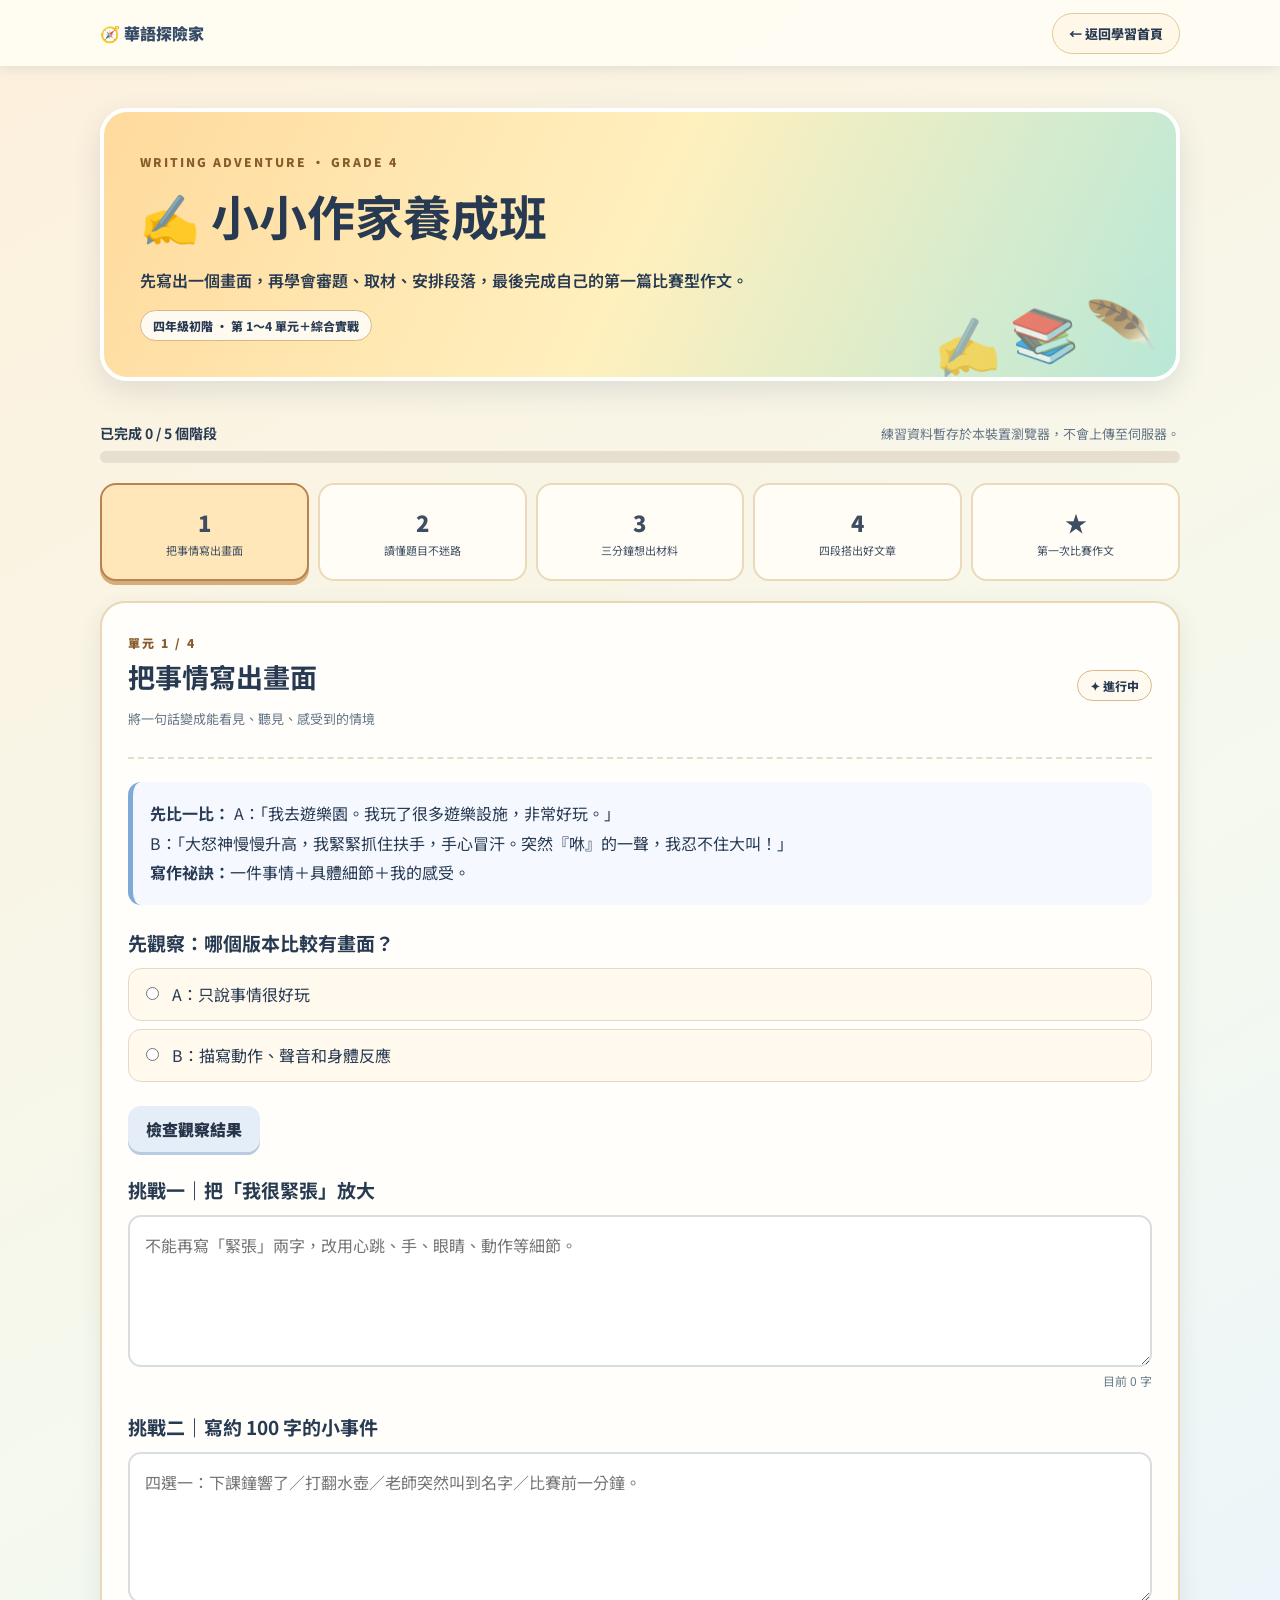
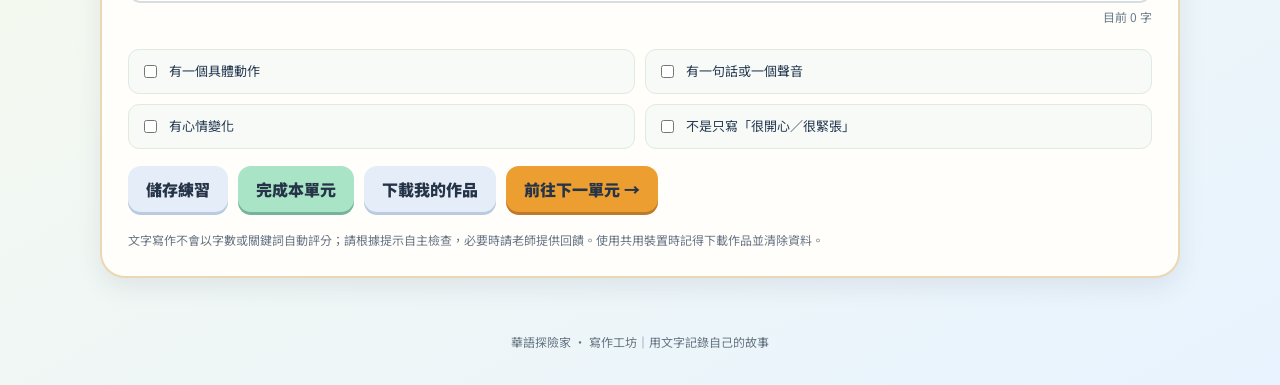
==== games/writing/index.html @ 333d9cf1 "Launch interactive four-grade writing workshop with 4 lessons and final essay" ====
<!doctype html><html lang="zh-Hant"><head><meta charset="utf-8"><meta name="viewport" content="width=device-width,initial-scale=1"><meta name="theme-color" content="#fff0cf"><meta name="description" content="華語探險家寫作工坊：四年級作文初階四單元與綜合實戰"><title>小小作家養成班｜華語探險家</title><style>
@import url('https://fonts.googleapis.com/css2?family=Noto+Sans+TC:wght@400;500;600;700;800;900&display=swap');
:root{--ink:#273a52;--gold:#edaa3f;--peach:#fff2d9;--mint:#e2f6ec;--blue:#dfeeff;--purple:#f0e6ff;--line:#e5d8bf}
*{box-sizing:border-box}body{font-family:'Noto Sans TC','Microsoft JhengHei',sans-serif;color:var(--ink);margin:0;background:linear-gradient(150deg,#fdf0dc,#f5f9ee 55%,#e8f3ff)}button,input,textarea{font:inherit}button{cursor:pointer}a{color:inherit;text-decoration:none}.wrap{max-width:1080px;width:94%;margin:auto}.topbar{background:#fffdf4eF;position:sticky;top:0;z-index:9;box-shadow:0 2px 12px #354f7020}.bar{display:flex;justify-content:space-between;gap:8px;align-items:center;min-height:66px;flex-wrap:wrap}.brand{font-weight:900;color:#364b67}.home-link{display:inline-flex;gap:6px;border:1px solid #e1c79c;border-radius:50px;background:#fff8e8;padding:10px 16px;font-weight:800;font-size:13px}.hero{padding:42px 0 22px}.hero-card{position:relative;overflow:hidden;border-radius:27px;padding:36px;background:linear-gradient(115deg,#ffda9d,#fff0be 50%,#b9e8d7);border:4px solid white;box-shadow:0 10px 28px #42576a24}.hero-card:after{content:"✍️ 📚 🪶";position:absolute;right:22px;bottom:8px;font-size:53px;opacity:.65;transform:rotate(-8deg)}.eyebrow{font-size:12px;letter-spacing:2px;font-weight:900;color:#875b2d}.hero h1{font-size:clamp(28px,4.8vw,48px);margin:8px 0}.hero p{line-height:1.75;font-weight:600;max-width:640px}.pill{display:inline-block;background:#fffaf0;border:1px solid #d8b889;border-radius:50px;padding:6px 12px;font-size:12px;font-weight:800}.summary{display:flex;gap:10px;align-items:center;justify-content:space-between;flex-wrap:wrap;margin:20px 0 8px}.summary strong{font-size:14px}.progress{height:12px;background:#e6dfd0;border-radius:20px;overflow:hidden;width:100%;margin-bottom:19px}.progress i{display:block;background:linear-gradient(90deg,#68bca0,#f0b858);height:100%;width:0;transition:width .3s}.tabs{display:grid;grid-template-columns:repeat(5,1fr);gap:9px;margin:20px 0}.tab{border:2px solid #ebd9ba;border-radius:16px;background:#fffdf6;padding:14px 8px;text-align:center;color:#3e4e62;min-height:98px}.tab span{display:block;font-size:22px;font-weight:900}.tab small{font-size:11px;display:block;line-height:1.4;margin-top:5px}.tab.active{border-color:#ba8253;background:#ffe7b9;box-shadow:0 4px 0 #d4ad79}.tab.done{border-color:#7cbba3}.panel{background:#fffefa;border:2px solid #ead7b4;border-radius:25px;box-shadow:0 9px 24px #33445518;margin:16px 0 45px;padding:26px;min-height:400px}.chapter{display:flex;align-items:center;justify-content:space-between;gap:12px;flex-wrap:wrap;border-bottom:2px dashed #e6ddc9;padding-bottom:16px;margin-bottom:23px}.chapter h2{font-size:27px;margin:4px 0}.muted{color:#647588;font-size:13px}.lesson{background:#f5f8ff;border-left:5px solid #7faad8;border-radius:13px;padding:17px;line-height:1.85;margin:17px 0}.lesson.warm{background:#fff5e5;border-color:#dfaa52}.lesson.green{background:#eaf8f0;border-color:#65ae93}.exercise{margin:24px 0}.exercise h3{font-size:19px;margin:12px 0}.prompt{font-size:14px;color:#55697c;line-height:1.85}.answer{width:100%;min-height:110px;resize:vertical;border:2px solid #d8dddf;border-radius:13px;background:#fff;font-size:16px;line-height:1.9;padding:13px 15px;color:#243448}.answer:focus,.tile-input:focus{outline:3px solid #ffe3a4;border-color:#b8803c}.counter{text-align:right;font-size:12px;color:#687c8a}.choicegroup{display:grid;gap:8px}.choice{display:flex;align-items:flex-start;gap:10px;background:#fff9ee;border:1px solid #e5d8c4;border-radius:13px;padding:12px;line-height:1.7}.choice input{margin-top:6px;accent-color:#4a997e}.buttons{display:flex;gap:10px;flex-wrap:wrap;margin:17px 0}.btn{border:0;border-radius:13px;background:#ed9e31;color:#263448;font-weight:900;padding:11px 18px;box-shadow:0 3px 0 #bd7a2b}.btn.alt{background:#e5edf8;box-shadow:0 3px 0 #b8cbe0}.btn.green{background:#a8e4c5;box-shadow:0 3px 0 #75b49b}.btn:hover{filter:brightness(1.04)}.feedback{display:none;border:2px solid #a3d5b6;border-radius:12px;background:#f0fbf3;margin:12px 0;padding:14px;line-height:1.8}.feedback.show{display:block}.nine{display:grid;grid-template-columns:repeat(3,1fr);gap:8px;margin:15px 0}.tile{background:#fffbf0;border:2px solid #e9d9bc;border-radius:12px;padding:10px;min-height:109px}.tile label{display:block;font-size:12px;font-weight:900;color:#716145;margin-bottom:8px}.tile-input{width:100%;background:white;border:1px solid #d3c7b5;border-radius:8px;padding:8px;min-height:50px;font-size:14px}.tile.center{display:flex;align-items:center;justify-content:center;flex-direction:column;background:#ffdf9c;text-align:center}.tile.center b{font-size:17px}.sort-list{display:grid;gap:8px;counter-reset:step}.sort-row{display:flex;align-items:center;gap:10px;background:#fff7ec;border:1px solid #e8dac7;border-radius:12px;padding:9px}.sort-row select{font-size:16px;border:1px solid #d8c7ad;background:white;padding:7px;border-radius:8px}.sort-row span{line-height:1.65;font-size:14px}.segments{display:grid;grid-template-columns:1fr 1fr;gap:12px}.segment{background:#f7faff;padding:14px;border:1px solid #dfebf3;border-radius:14px}.segment h3{font-size:16px;margin:0 0 5px}.segment textarea{min-height:112px}.checks{display:grid;grid-template-columns:repeat(2,1fr);gap:10px}.checks label{display:flex;gap:9px;background:#f7faf7;border:1px solid #dfebdf;border-radius:11px;padding:11px;line-height:1.6;font-size:13px}.checks input{accent-color:#409a73}.help{display:inline-block;border:0;background:#e9f1ff;color:#2c5c8b;padding:7px 12px;border-radius:15px;font-size:13px;font-weight:800}.hidden{display:none}.finish{background:#e8f7e8;border:2px solid #99c8a7;border-radius:14px;padding:17px;margin-top:18px}.mini-note{font-size:12px;color:#687587;line-height:1.8}.footer{text-align:center;color:#667582;padding:10px 0 35px;font-size:12px}
@media(max-width:720px){.tabs{grid-template-columns:repeat(2,1fr)}.tab:last-child{grid-column:span 2}.panel{padding:17px}.hero-card{padding:22px}.hero-card:after{opacity:.2}.nine{gap:4px}.tile{padding:6px}.tile label{font-size:10px}.tile-input{font-size:12px;padding:5px;min-height:58px}.segments,.checks{grid-template-columns:1fr}.chapter h2{font-size:23px}}@media print{.topbar,.buttons,.tabs,.home-link,.progress{display:none!important}.panel{box-shadow:none;border:0}.hero{padding:0}.answer{border:1px solid #aaa;min-height:90px}.game{page-break-inside:avoid}}
</style></head><body>
<header class="topbar"><div class="wrap bar"><a class="brand" href="../../index.html">🧭 華語探險家</a><a class="home-link" href="../../index.html">← 返回學習首頁</a></div></header>
<main class="wrap"><section class="hero"><div class="hero-card"><span class="eyebrow">WRITING ADVENTURE · GRADE 4</span><h1>✍️ 小小作家養成班</h1><p>先寫出一個畫面，再學會審題、取材、安排段落，最後完成自己的第一篇比賽型作文。</p><span class="pill">四年級初階 · 第 1～4 單元＋綜合實戰</span></div></section>
<div class="summary"><strong id="progress-label">已完成 0 / 5 個階段</strong><span class="muted">練習資料暫存於本裝置瀏覽器，不會上傳至伺服器。</span></div><div class="progress" aria-label="學習進度"><i id="progress-bar"></i></div>
<nav class="tabs" id="tabs" aria-label="選擇寫作單元"></nav>
<div id="panel" class="panel" aria-live="polite"></div></main>
<footer class="footer">華語探險家 · 寫作工坊｜用文字記錄自己的故事</footer>
<script>
(()=>{'use strict';
const KEY='chinese-explorer-writing-v1';
const titles=['把事情寫出畫面','讀懂題目不迷路','三分鐘想出材料','四段搭出好文章','第一次比賽作文'];
const intro=['將一句話變成能看見、聽見、感受到的情境','用圈、找、問抓住題目，不寫偏','先九宮格發想，再挑有用的材料','寫出開始、發展、精彩、感受','整合四個單元，完成《原來我也做得到》'];
let state={unit:0,values:{},done:{},checks:{}};
try{const v=JSON.parse(localStorage.getItem(KEY)||'null');if(v&&typeof v==='object'){state={unit:Math.max(0,Math.min(4,Number(v.unit)||0)),values:v.values||{},done:v.done||{},checks:v.checks||{}}}}catch(e){}
const $=(sel)=>document.querySelector(sel);
const esc=s=>String(s??'').replace(/[&<>"']/g,x=>({'&':'&amp;','<':'&lt;','>':'&gt;','"':'&quot;',"'":'&#39;'}[x]));
const save=()=>{try{localStorage.setItem(KEY,JSON.stringify(state))}catch(e){}};
const key=(u,id)=>'u'+u+'_'+id;
const answer=(id,title,placeholder='',rows=4)=>`<div class="exercise"><h3>${title}</h3><textarea class="answer" data-field="${esc(id)}" rows="${rows}" placeholder="${esc(placeholder)}">${esc(state.values[key(state.unit,id)]||'')}</textarea><div class="counter" data-counter="${esc(id)}"></div></div>`;
const choose=(id,title,options)=>`<div class="exercise"><h3>${title}</h3><div class="choicegroup">${options.map((o,i)=>`<label class="choice"><input type="radio" name="${esc(id)}" data-radio="${esc(id)}" value="${i}" ${state.values[key(state.unit,id)]==i?'checked':''}><span>${esc(o)}</span></label>`).join('')}</div></div>`;
const button=(txt,act,cls='')=>`<button type="button" class="btn ${cls}" data-action="${act}">${txt}</button>`;
const note=(msg)=>`<div class="lesson">${msg}</div>`;
const checkset=(names, prefix)=>`<div class="checks">${names.map((name,i)=>`<label><input type="checkbox" data-check="${prefix+i}" ${state.checks[key(state.unit,prefix+i)]?'checked':''}> ${esc(name)}</label>`).join('')}</div>`;
const prompts=['誰在場？','在哪裡？','我要嘗試什麼？','我最害怕什麼？',null,'我做了什麼？','別人怎麼說？','最關鍵的瞬間？','最後結果與感受？'];
const nine=(id,title,arr=prompts)=>`<div class="exercise"><h3>${title}</h3><div class="nine">${arr.map((p,i)=>p===null?`<div class="tile center"><small>作文題目</small><b>${id==='final'?'原來我也做得到':'一次勇敢的嘗試'}</b></div>`:`<div class="tile"><label for="${id+i}">${esc(p)}</label><textarea id="${id+i}" class="tile-input" data-field="${id+i}" rows="2" placeholder="寫下關鍵字">${esc(state.values[key(state.unit,id+i)]||'')}</textarea></div>`).join('')}</div></div>`;
const segment=(id,title)=>`<div class="segment"><h3>${title}</h3><textarea class="answer" data-field="${id}" placeholder="用自己的話寫出這一段要說什麼">${esc(state.values[key(state.unit,id)]||'')}</textarea></div>`;
const outline=id=>`<div class="exercise"><h3>四段大綱</h3><div class="segments">${['第一段｜開始','第二段｜發展','第三段｜最精彩','第四段｜收尾與感受'].map((t,i)=>segment(id+i,t)).join('')}</div></div>`;
const feedback=(id)=>`<div class="feedback" id="${id}"></div>`;
const content=[
()=>note('<b>先比一比：</b> A：「我去遊樂園。我玩了很多遊樂設施，非常好玩。」<br>B：「大怒神慢慢升高，我緊緊抓住扶手，手心冒汗。突然『咻』的一聲，我忍不住大叫！」<br><b>寫作祕訣：</b>一件事情＋具體細節＋我的感受。')+choose('example','先觀察：哪個版本比較有畫面？',['A：只說事情很好玩','B：描寫動作、聲音和身體反應'])+button('檢查觀察結果','check1','alt')+feedback('feedback1')+answer('nervous','挑戰一｜把「我很緊張」放大','不能再寫「緊張」兩字，改用心跳、手、眼睛、動作等細節。')+answer('moment','挑戰二｜寫約 100 字的小事件','四選一：下課鐘響了／打翻水壺／老師突然叫到名字／比賽前一分鐘。')+checkset(['有一個具體動作','有一句話或一個聲音','有心情變化','不是只寫「很開心／很緊張」'],'detail'),
()=>note('<b>審題三步驟：</b>圈出關鍵字 → 找人物／事情／時間／感受 → 問自己「這篇真正要寫什麼？」<br>例如《我最想感謝的人》要寫出「為什麼感謝」及具體事件，不只是介紹外表。')+choose('off','題目偵探｜《我最想感謝的人》，哪段最可能離題？',['甲：媽媽照顧生病的我，整夜沒有睡。','乙：媽媽喜歡水果、看電視，家裡還養了一隻狗。','丙：老師陪我訂正題目，鼓勵我繼續努力。'])+button('檢查答案','check2','alt')+feedback('feedback2')+answer('topic1','題目：《一次難忘的經驗》','圈出關鍵字，寫出一件你想描述的事情，以及「為什麼難忘」。')+answer('topic2','題目：《我最喜歡的一堂課》','除了課名，還要寫出喜歡的原因和一件具體經驗。')+checkset(['內容有回應題目','人物和事件清楚','至少一件具體事情能證明主題'],'topic'),
()=>note('看到題目不要急著動筆。<b>先寫九宮格，再挑三個最重要的材料。</b> 三個標準：切題、有話可寫、有具體畫面。')+nine('nine','九宮格任務｜《一次勇敢的嘗試》')+answer('best','挑選最想寫的三個材料','列出 1、2、3，說明為什麼值得寫。',3)+note('<b>材料排排站：</b>依照事情發生的合理順序，替每張卡選一個不同的號碼。')+`<div class="sort-list">${['爸爸放手後，我自己騎出十幾公尺。','第一次上車，車子一直往旁邊倒。','我摔倒擦破皮，很想回家。','暑假某天，爸爸決定教我騎車。','爸爸替我擦藥，鼓勵我再試。','回家時，我懂得耐心和勇氣的重要。'].map((t,i)=>`<div class="sort-row"><label><select data-order="${i}" aria-label="第${i+1}張材料的先後順序"><option value="">順序</option>${[1,2,3,4,5,6].map(n=>`<option value="${n}" ${state.values[key(state.unit,'ord'+i)]==n?'selected':''}>${n}</option>`).join('')}</select></label><span>${t}</span></div>`).join('')}</div>`+button('檢查材料順序','check3','alt')+feedback('feedback3'),
()=>note('<b>四段骨架：</b>① 開始（人事時地）→ ② 發展（經過與困難）→ ③ 最精彩（重要事件與心情）→ ④ 收尾（結果、感受與收穫）。<br>四段只是初學工具，不是所有文章都必須固定四段。')+outline('regret')+answer('gift','段落升級｜《一份特別的禮物》','奶奶親手做了一個小布袋。請選一段，加入動作、對話與心情，擴寫成 80～120 字。',6)+checkset(['有明確開始','寫出發展過程','第三段寫出重要畫面','有結局與感受','至少一段加入動作、對話或心情'],'structure'),
()=>note('<b>綜合挑戰：《原來我也做得到》</b><br>依序完成審題、九宮格、四段大綱與正式作文。第一次不限時，之後再試 60 分鐘寫作；字數參考 450～600 字。')+answer('focus','第一步｜審題：這篇文章一定要出現什麼改變？','例如：原本害怕／做不到 → 經過嘗試或努力 → 終於做到了。',3)+nine('final','第二步｜九宮格取材',['原本不會什麼？','誰在幫助我？','在哪裡？','第一次失敗？',null,'最困難的地方？','我做了什麼？','成功的瞬間？','最後的感受？'])+outline('finalpara')+answer('full','第四步｜正式寫作','先寫完整的文章。建議 450～600 字，初次不用計時。',14)+`<div class="exercise"><h3>第五步｜六字檢查法</h3>${checkset(['題：是否扣緊題目？','人：人物與動作是否清楚？','事：過程與結果是否完整？','段：最重要部分是否寫得充分？','句：句子是否通順？','字：錯字與標點是否檢查？'],'six')}</div>`];
function render(){const u=state.unit;$('#tabs').innerHTML=titles.map((t,i)=>`<button type="button" class="tab ${i===u?'active':''} ${state.done[i]?'done':''}" data-unit="${i}" aria-current="${i===u?'step':'false'}"><span>${state.done[i]?'✓':i===4?'★':i+1}</span><small>${esc(t)}</small></button>`).join('');$('#panel').innerHTML=`<div class="chapter"><div><span class="eyebrow">${u===4?'綜合挑戰':'單元 '+(u+1)+' / 4'}</span><h2>${titles[u]}</h2><p class="muted">${intro[u]}</p></div><span class="pill">${state.done[u]?'✓ 已完成':'✦ 進行中'}</span></div>`+content[u]()+`<div class="buttons">${button('儲存練習','save','alt')}${button('完成本單元','complete','green')}${button('下載我的作品','export','alt')}${u<4?button('前往下一單元 →','next'):''}</div><div class="mini-note">文字寫作不會以字數或關鍵詞自動評分；請根據提示自主檢查，必要時請老師提供回饋。使用共用裝置時記得下載作品並清除資料。</div>`;
$('#panel').querySelectorAll('[data-field]').forEach(el=>{el.addEventListener('input',()=>{state.values[key(u,el.dataset.field)]=el.value;save();counter(el)});counter(el)});
$('#panel').querySelectorAll('[data-radio]').forEach(el=>el.addEventListener('change',()=>{state.values[key(u,el.dataset.radio)]=el.value;save()}));
$('#panel').querySelectorAll('[data-order]').forEach(el=>el.addEventListener('change',()=>{state.values[key(u,'ord'+el.dataset.order)]=el.value;save()}));
$('#panel').querySelectorAll('[data-check]').forEach(el=>el.addEventListener('change',()=>{state.checks[key(u,el.dataset.check)]=el.checked;save()}));
$('#panel').querySelectorAll('[data-action]').forEach(el=>el.addEventListener('click',()=>act(el.dataset.action)));
$('#tabs').querySelectorAll('[data-unit]').forEach(el=>el.addEventListener('click',()=>go(+el.dataset.unit)));
const n=Object.values(state.done).filter(Boolean).length;$('#progress-label').textContent='已完成 '+n+' / 5 個階段';$('#progress-bar').style.width=(n/5*100)+'%';save()}
function counter(el){const target=document.querySelector('[data-counter="'+el.dataset.field+'"]');if(target)target.textContent='目前 '+[...el.value.replace(/\s/g,'')].length+' 字'}
function go(n){state.unit=n;render();window.scrollTo({top:0,behavior:'smooth'})}
function show(id,text){const el=document.getElementById(id);if(el){el.textContent=text;el.classList.add('show')}}
function act(action){if(action==='save'){save();alert('已儲存於此瀏覽器。請記得下載重要作品。')}else if(action==='check1'){show('feedback1',state.values[key(0,'example')]==='1'?'答對了！B 有動作、聲音、身體反應，讀者更容易想像畫面。':'再看看 B 的手心冒汗、抓住扶手與「咻」的聲音，這些都是有畫面的細節。')}else if(action==='check2'){show('feedback2',state.values[key(1,'off')]==='1'?'答對了！乙若只停在外表和喜好，沒有說明感謝的原因，就容易偏題。':'想想哪段沒有回應「為什麼想感謝」，再試一次。')}else if(action==='check3'){const seq=[5,2,3,1,4,6];const got=seq.map((_,i)=>Number(state.values[key(2,'ord'+i)]||0));show('feedback3',got.every((n,i)=>n===seq[i])?'順序正確！開始教學→不穩→跌倒→鼓勵→成功→感受。':'還可以調整。提示：暑假爸爸教學是開始；回家得到體會是最後。請選 1～6 且不要重複。')}else if(action==='complete'){state.done[state.unit]=true;save();render();const el=document.querySelector('.chapter');el.insertAdjacentHTML('afterend','<div class="finish" role="status">🌟 已標記完成本階段！完成表示你已自行練習，並不代表內容通過教師評量。</div>')}else if(action==='next'){go(Math.min(4,state.unit+1))}else if(action==='export'){const text=['華語探險家｜小小作家養成班','匯出時間：'+new Date().toLocaleString('zh-TW')];for(let i=0;i<5;i++){text.push('\n### '+titles[i]);for(const [k,v] of Object.entries(state.values)){if(k.startsWith('u'+i+'_'))text.push(k.replace(/^u\d+_/, '')+'：'+v)}}const blob=new Blob([text.join('\n')],{type:'text/plain;charset=utf-8'});const url=URL.createObjectURL(blob);const a=document.createElement('a');a.href=url;a.download='我的小小作家練習.txt';document.body.appendChild(a);a.click();a.remove();setTimeout(()=>URL.revokeObjectURL(url),1500)}}render();
})();
</script></body></html>
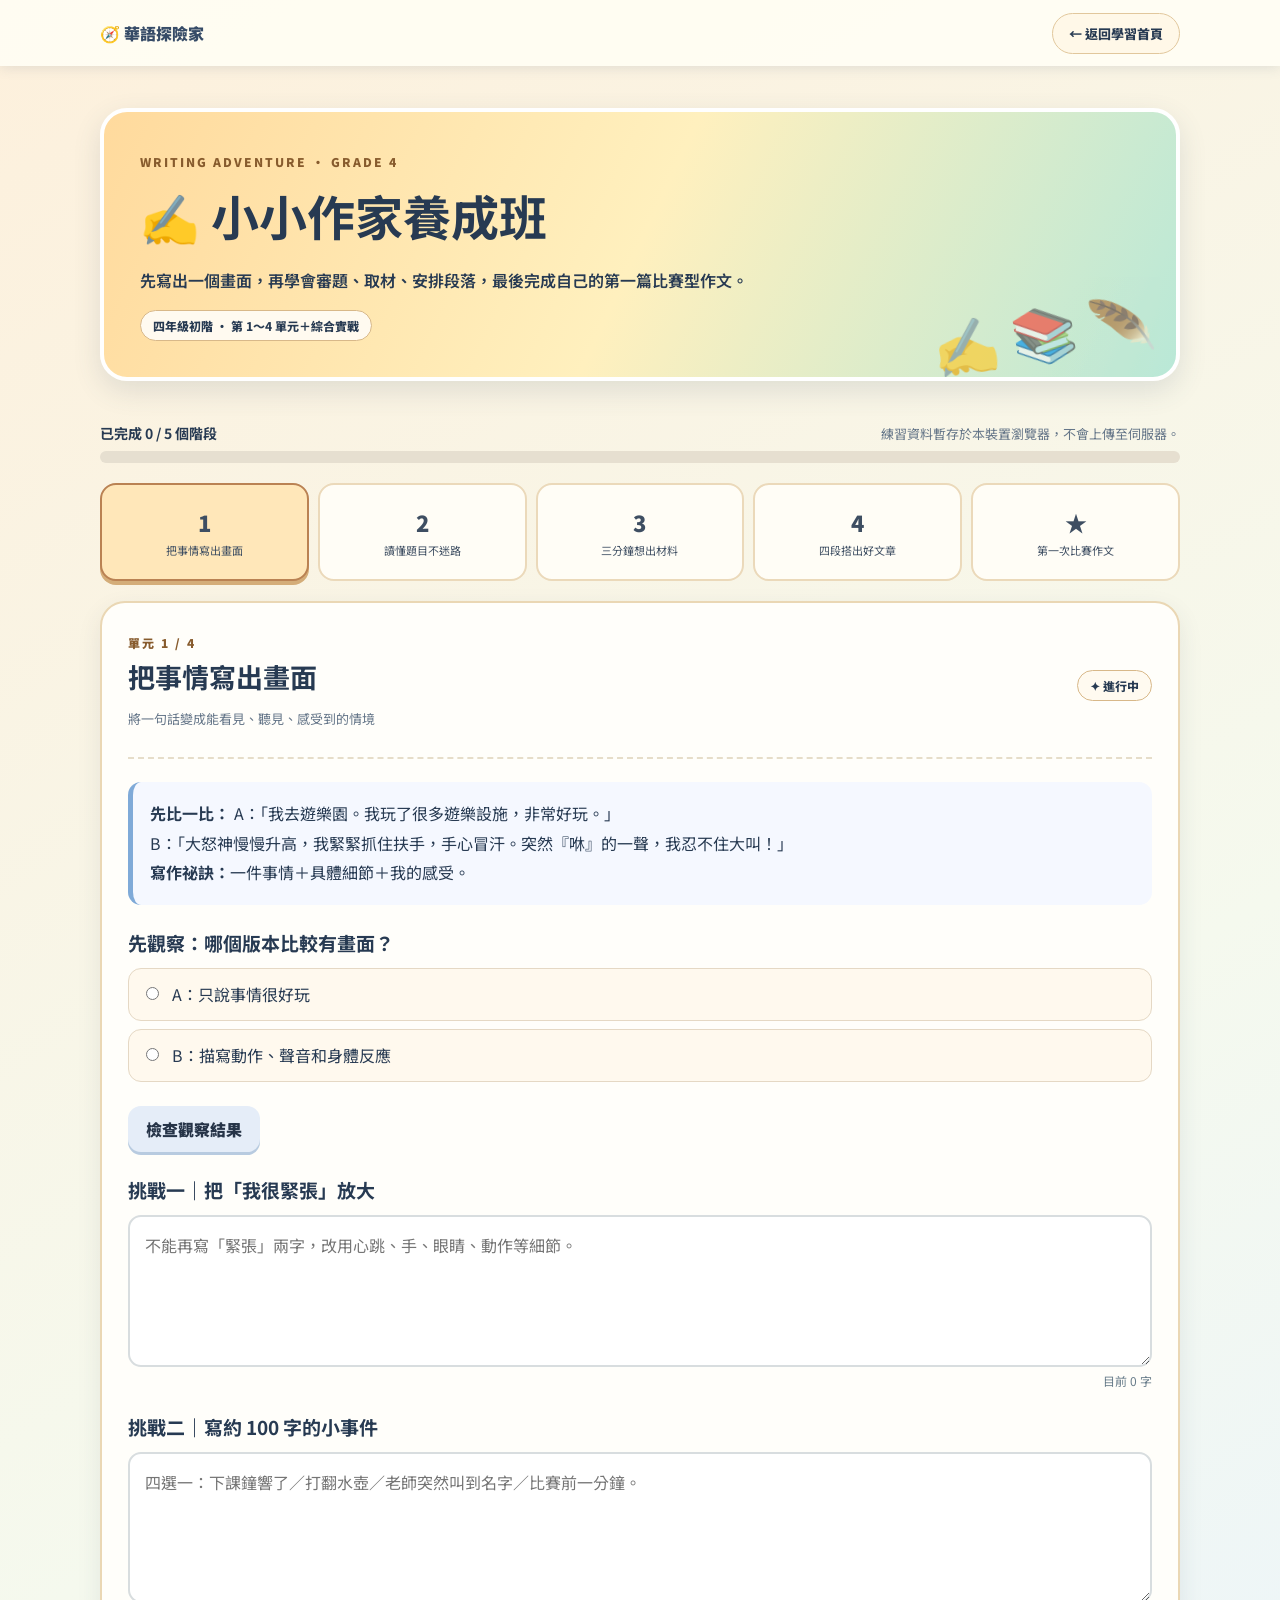
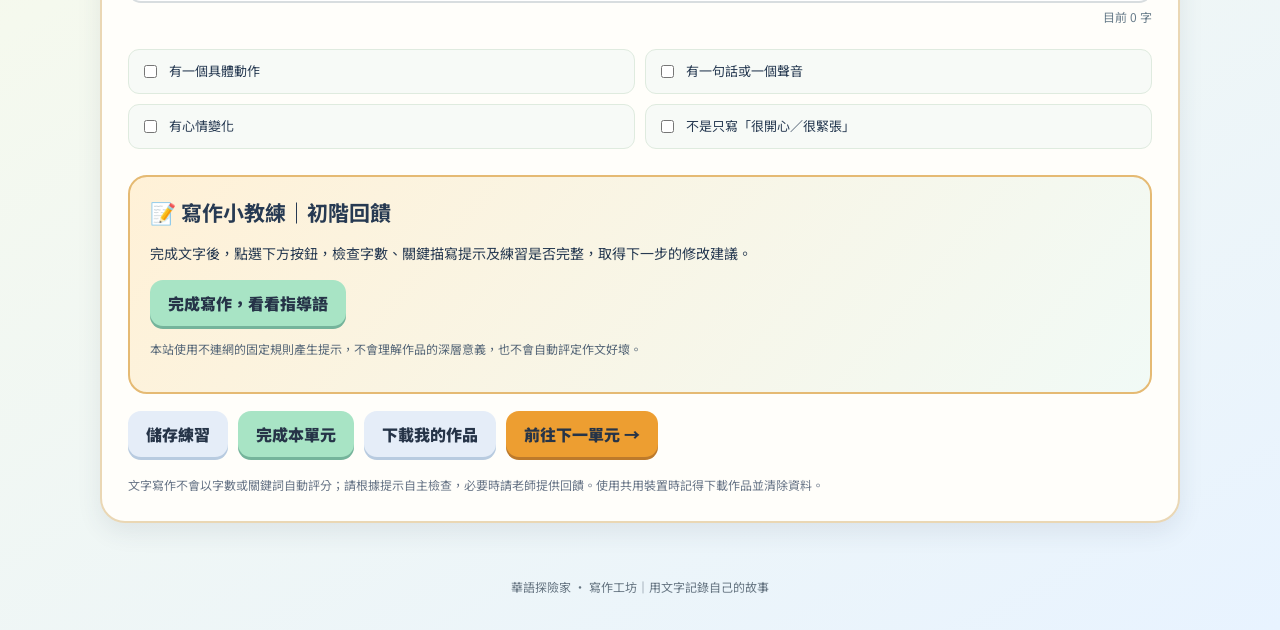
==== commit 4a65e1e8: "Add offline rules-based writing feedback with teacher review disclaimer" ====
--- a/games/writing/index.html
+++ b/games/writing/index.html
@@ -3,6 +3,10 @@
 :root{--ink:#273a52;--gold:#edaa3f;--peach:#fff2d9;--mint:#e2f6ec;--blue:#dfeeff;--purple:#f0e6ff;--line:#e5d8bf}
 *{box-sizing:border-box}body{font-family:'Noto Sans TC','Microsoft JhengHei',sans-serif;color:var(--ink);margin:0;background:linear-gradient(150deg,#fdf0dc,#f5f9ee 55%,#e8f3ff)}button,input,textarea{font:inherit}button{cursor:pointer}a{color:inherit;text-decoration:none}.wrap{max-width:1080px;width:94%;margin:auto}.topbar{background:#fffdf4eF;position:sticky;top:0;z-index:9;box-shadow:0 2px 12px #354f7020}.bar{display:flex;justify-content:space-between;gap:8px;align-items:center;min-height:66px;flex-wrap:wrap}.brand{font-weight:900;color:#364b67}.home-link{display:inline-flex;gap:6px;border:1px solid #e1c79c;border-radius:50px;background:#fff8e8;padding:10px 16px;font-weight:800;font-size:13px}.hero{padding:42px 0 22px}.hero-card{position:relative;overflow:hidden;border-radius:27px;padding:36px;background:linear-gradient(115deg,#ffda9d,#fff0be 50%,#b9e8d7);border:4px solid white;box-shadow:0 10px 28px #42576a24}.hero-card:after{content:"✍️ 📚 🪶";position:absolute;right:22px;bottom:8px;font-size:53px;opacity:.65;transform:rotate(-8deg)}.eyebrow{font-size:12px;letter-spacing:2px;font-weight:900;color:#875b2d}.hero h1{font-size:clamp(28px,4.8vw,48px);margin:8px 0}.hero p{line-height:1.75;font-weight:600;max-width:640px}.pill{display:inline-block;background:#fffaf0;border:1px solid #d8b889;border-radius:50px;padding:6px 12px;font-size:12px;font-weight:800}.summary{display:flex;gap:10px;align-items:center;justify-content:space-between;flex-wrap:wrap;margin:20px 0 8px}.summary strong{font-size:14px}.progress{height:12px;background:#e6dfd0;border-radius:20px;overflow:hidden;width:100%;margin-bottom:19px}.progress i{display:block;background:linear-gradient(90deg,#68bca0,#f0b858);height:100%;width:0;transition:width .3s}.tabs{display:grid;grid-template-columns:repeat(5,1fr);gap:9px;margin:20px 0}.tab{border:2px solid #ebd9ba;border-radius:16px;background:#fffdf6;padding:14px 8px;text-align:center;color:#3e4e62;min-height:98px}.tab span{display:block;font-size:22px;font-weight:900}.tab small{font-size:11px;display:block;line-height:1.4;margin-top:5px}.tab.active{border-color:#ba8253;background:#ffe7b9;box-shadow:0 4px 0 #d4ad79}.tab.done{border-color:#7cbba3}.panel{background:#fffefa;border:2px solid #ead7b4;border-radius:25px;box-shadow:0 9px 24px #33445518;margin:16px 0 45px;padding:26px;min-height:400px}.chapter{display:flex;align-items:center;justify-content:space-between;gap:12px;flex-wrap:wrap;border-bottom:2px dashed #e6ddc9;padding-bottom:16px;margin-bottom:23px}.chapter h2{font-size:27px;margin:4px 0}.muted{color:#647588;font-size:13px}.lesson{background:#f5f8ff;border-left:5px solid #7faad8;border-radius:13px;padding:17px;line-height:1.85;margin:17px 0}.lesson.warm{background:#fff5e5;border-color:#dfaa52}.lesson.green{background:#eaf8f0;border-color:#65ae93}.exercise{margin:24px 0}.exercise h3{font-size:19px;margin:12px 0}.prompt{font-size:14px;color:#55697c;line-height:1.85}.answer{width:100%;min-height:110px;resize:vertical;border:2px solid #d8dddf;border-radius:13px;background:#fff;font-size:16px;line-height:1.9;padding:13px 15px;color:#243448}.answer:focus,.tile-input:focus{outline:3px solid #ffe3a4;border-color:#b8803c}.counter{text-align:right;font-size:12px;color:#687c8a}.choicegroup{display:grid;gap:8px}.choice{display:flex;align-items:flex-start;gap:10px;background:#fff9ee;border:1px solid #e5d8c4;border-radius:13px;padding:12px;line-height:1.7}.choice input{margin-top:6px;accent-color:#4a997e}.buttons{display:flex;gap:10px;flex-wrap:wrap;margin:17px 0}.btn{border:0;border-radius:13px;background:#ed9e31;color:#263448;font-weight:900;padding:11px 18px;box-shadow:0 3px 0 #bd7a2b}.btn.alt{background:#e5edf8;box-shadow:0 3px 0 #b8cbe0}.btn.green{background:#a8e4c5;box-shadow:0 3px 0 #75b49b}.btn:hover{filter:brightness(1.04)}.feedback{display:none;border:2px solid #a3d5b6;border-radius:12px;background:#f0fbf3;margin:12px 0;padding:14px;line-height:1.8}.feedback.show{display:block}.nine{display:grid;grid-template-columns:repeat(3,1fr);gap:8px;margin:15px 0}.tile{background:#fffbf0;border:2px solid #e9d9bc;border-radius:12px;padding:10px;min-height:109px}.tile label{display:block;font-size:12px;font-weight:900;color:#716145;margin-bottom:8px}.tile-input{width:100%;background:white;border:1px solid #d3c7b5;border-radius:8px;padding:8px;min-height:50px;font-size:14px}.tile.center{display:flex;align-items:center;justify-content:center;flex-direction:column;background:#ffdf9c;text-align:center}.tile.center b{font-size:17px}.sort-list{display:grid;gap:8px;counter-reset:step}.sort-row{display:flex;align-items:center;gap:10px;background:#fff7ec;border:1px solid #e8dac7;border-radius:12px;padding:9px}.sort-row select{font-size:16px;border:1px solid #d8c7ad;background:white;padding:7px;border-radius:8px}.sort-row span{line-height:1.65;font-size:14px}.segments{display:grid;grid-template-columns:1fr 1fr;gap:12px}.segment{background:#f7faff;padding:14px;border:1px solid #dfebf3;border-radius:14px}.segment h3{font-size:16px;margin:0 0 5px}.segment textarea{min-height:112px}.checks{display:grid;grid-template-columns:repeat(2,1fr);gap:10px}.checks label{display:flex;gap:9px;background:#f7faf7;border:1px solid #dfebdf;border-radius:11px;padding:11px;line-height:1.6;font-size:13px}.checks input{accent-color:#409a73}.help{display:inline-block;border:0;background:#e9f1ff;color:#2c5c8b;padding:7px 12px;border-radius:15px;font-size:13px;font-weight:800}.hidden{display:none}.finish{background:#e8f7e8;border:2px solid #99c8a7;border-radius:14px;padding:17px;margin-top:18px}.mini-note{font-size:12px;color:#687587;line-height:1.8}.footer{text-align:center;color:#667582;padding:10px 0 35px;font-size:12px}
 @media(max-width:720px){.tabs{grid-template-columns:repeat(2,1fr)}.tab:last-child{grid-column:span 2}.panel{padding:17px}.hero-card{padding:22px}.hero-card:after{opacity:.2}.nine{gap:4px}.tile{padding:6px}.tile label{font-size:10px}.tile-input{font-size:12px;padding:5px;min-height:58px}.segments,.checks{grid-template-columns:1fr}.chapter h2{font-size:23px}}@media print{.topbar,.buttons,.tabs,.home-link,.progress{display:none!important}.panel{box-shadow:none;border:0}.hero{padding:0}.answer{border:1px solid #aaa;min-height:90px}.game{page-break-inside:avoid}}
+
+/* Free, on-device formative writing guidance */
+.feedback-tool{margin-top:26px;padding:20px;border:2px solid #e5ba73;border-radius:19px;background:linear-gradient(130deg,#fff1d7,#f1faf6)}
+.feedback-tool h3{margin:0 0 8px;font-size:21px}.feedback-tool p{font-size:14px;line-height:1.8}.feedback-panel{margin-top:13px;padding:17px;border:2px solid #a5ceb8;border-radius:14px;background:#fffefa;line-height:1.9}.feedback-panel[hidden]{display:none}.feedback-panel h4{margin:9px 0 3px;font-size:15px}.feedback-panel p{margin:3px 0 12px;font-size:14px;white-space:pre-wrap}.feedback-panel .teacher-note{background:#fff2d6;color:#66451e;padding:12px;border-radius:10px;font-weight:800;border:1px solid #edc999}.feedback-tool .disclosure{font-size:12px;color:#566778}
 </style></head><body>
 <header class="topbar"><div class="wrap bar"><a class="brand" href="../../index.html">🧭 華語探險家</a><a class="home-link" href="../../index.html">← 返回學習首頁</a></div></header>
 <main class="wrap"><section class="hero"><div class="hero-card"><span class="eyebrow">WRITING ADVENTURE · GRADE 4</span><h1>✍️ 小小作家養成班</h1><p>先寫出一個畫面，再學會審題、取材、安排段落，最後完成自己的第一篇比賽型作文。</p><span class="pill">四年級初階 · 第 1～4 單元＋綜合實戰</span></div></section>
@@ -37,7 +41,7 @@
 ()=>note('看到題目不要急著動筆。<b>先寫九宮格，再挑三個最重要的材料。</b> 三個標準：切題、有話可寫、有具體畫面。')+nine('nine','九宮格任務｜《一次勇敢的嘗試》')+answer('best','挑選最想寫的三個材料','列出 1、2、3，說明為什麼值得寫。',3)+note('<b>材料排排站：</b>依照事情發生的合理順序，替每張卡選一個不同的號碼。')+`<div class="sort-list">${['爸爸放手後，我自己騎出十幾公尺。','第一次上車，車子一直往旁邊倒。','我摔倒擦破皮，很想回家。','暑假某天，爸爸決定教我騎車。','爸爸替我擦藥，鼓勵我再試。','回家時，我懂得耐心和勇氣的重要。'].map((t,i)=>`<div class="sort-row"><label><select data-order="${i}" aria-label="第${i+1}張材料的先後順序"><option value="">順序</option>${[1,2,3,4,5,6].map(n=>`<option value="${n}" ${state.values[key(state.unit,'ord'+i)]==n?'selected':''}>${n}</option>`).join('')}</select></label><span>${t}</span></div>`).join('')}</div>`+button('檢查材料順序','check3','alt')+feedback('feedback3'),
 ()=>note('<b>四段骨架：</b>① 開始（人事時地）→ ② 發展（經過與困難）→ ③ 最精彩（重要事件與心情）→ ④ 收尾（結果、感受與收穫）。<br>四段只是初學工具，不是所有文章都必須固定四段。')+outline('regret')+answer('gift','段落升級｜《一份特別的禮物》','奶奶親手做了一個小布袋。請選一段，加入動作、對話與心情，擴寫成 80～120 字。',6)+checkset(['有明確開始','寫出發展過程','第三段寫出重要畫面','有結局與感受','至少一段加入動作、對話或心情'],'structure'),
 ()=>note('<b>綜合挑戰：《原來我也做得到》</b><br>依序完成審題、九宮格、四段大綱與正式作文。第一次不限時，之後再試 60 分鐘寫作；字數參考 450～600 字。')+answer('focus','第一步｜審題：這篇文章一定要出現什麼改變？','例如：原本害怕／做不到 → 經過嘗試或努力 → 終於做到了。',3)+nine('final','第二步｜九宮格取材',['原本不會什麼？','誰在幫助我？','在哪裡？','第一次失敗？',null,'最困難的地方？','我做了什麼？','成功的瞬間？','最後的感受？'])+outline('finalpara')+answer('full','第四步｜正式寫作','先寫完整的文章。建議 450～600 字，初次不用計時。',14)+`<div class="exercise"><h3>第五步｜六字檢查法</h3>${checkset(['題：是否扣緊題目？','人：人物與動作是否清楚？','事：過程與結果是否完整？','段：最重要部分是否寫得充分？','句：句子是否通順？','字：錯字與標點是否檢查？'],'six')}</div>`];
-function render(){const u=state.unit;$('#tabs').innerHTML=titles.map((t,i)=>`<button type="button" class="tab ${i===u?'active':''} ${state.done[i]?'done':''}" data-unit="${i}" aria-current="${i===u?'step':'false'}"><span>${state.done[i]?'✓':i===4?'★':i+1}</span><small>${esc(t)}</small></button>`).join('');$('#panel').innerHTML=`<div class="chapter"><div><span class="eyebrow">${u===4?'綜合挑戰':'單元 '+(u+1)+' / 4'}</span><h2>${titles[u]}</h2><p class="muted">${intro[u]}</p></div><span class="pill">${state.done[u]?'✓ 已完成':'✦ 進行中'}</span></div>`+content[u]()+`<div class="buttons">${button('儲存練習','save','alt')}${button('完成本單元','complete','green')}${button('下載我的作品','export','alt')}${u<4?button('前往下一單元 →','next'):''}</div><div class="mini-note">文字寫作不會以字數或關鍵詞自動評分；請根據提示自主檢查，必要時請老師提供回饋。使用共用裝置時記得下載作品並清除資料。</div>`;
+function render(){const u=state.unit;$('#tabs').innerHTML=titles.map((t,i)=>`<button type="button" class="tab ${i===u?'active':''} ${state.done[i]?'done':''}" data-unit="${i}" aria-current="${i===u?'step':'false'}"><span>${state.done[i]?'✓':i===4?'★':i+1}</span><small>${esc(t)}</small></button>`).join('');$('#panel').innerHTML=`<div class="chapter"><div><span class="eyebrow">${u===4?'綜合挑戰':'單元 '+(u+1)+' / 4'}</span><h2>${titles[u]}</h2><p class="muted">${intro[u]}</p></div><span class="pill">${state.done[u]?'✓ 已完成':'✦ 進行中'}</span></div>`+content[u]()+`<section class="feedback-tool" aria-label="寫作回饋"><h3>📝 寫作小教練｜初階回饋</h3><p>完成文字後，點選下方按鈕，檢查字數、關鍵描寫提示及練習是否完整，取得下一步的修改建議。</p><button type="button" class="btn green" data-action="review">完成寫作，看看指導語</button><div id="writing-feedback" class="feedback-panel" role="status" aria-live="polite" hidden></div><p class="disclosure">本站使用不連網的固定規則產生提示，不會理解作品的深層意義，也不會自動評定作文好壞。</p></section><div class="buttons">${button('儲存練習','save','alt')}${button('完成本單元','complete','green')}${button('下載我的作品','export','alt')}${u<4?button('前往下一單元 →','next'):''}</div><div class="mini-note">文字寫作不會以字數或關鍵詞自動評分；請根據提示自主檢查，必要時請老師提供回饋。使用共用裝置時記得下載作品並清除資料。</div>`;
 $('#panel').querySelectorAll('[data-field]').forEach(el=>{el.addEventListener('input',()=>{state.values[key(u,el.dataset.field)]=el.value;save();counter(el)});counter(el)});
 $('#panel').querySelectorAll('[data-radio]').forEach(el=>el.addEventListener('change',()=>{state.values[key(u,el.dataset.radio)]=el.value;save()}));
 $('#panel').querySelectorAll('[data-order]').forEach(el=>el.addEventListener('change',()=>{state.values[key(u,'ord'+el.dataset.order)]=el.value;save()}));
@@ -48,6 +52,88 @@
 function counter(el){const target=document.querySelector('[data-counter="'+el.dataset.field+'"]');if(target)target.textContent='目前 '+[...el.value.replace(/\s/g,'')].length+' 字'}
 function go(n){state.unit=n;render();window.scrollTo({top:0,behavior:'smooth'})}
 function show(id,text){const el=document.getElementById(id);if(el){el.textContent=text;el.classList.add('show')}}
-function act(action){if(action==='save'){save();alert('已儲存於此瀏覽器。請記得下載重要作品。')}else if(action==='check1'){show('feedback1',state.values[key(0,'example')]==='1'?'答對了！B 有動作、聲音、身體反應，讀者更容易想像畫面。':'再看看 B 的手心冒汗、抓住扶手與「咻」的聲音，這些都是有畫面的細節。')}else if(action==='check2'){show('feedback2',state.values[key(1,'off')]==='1'?'答對了！乙若只停在外表和喜好，沒有說明感謝的原因，就容易偏題。':'想想哪段沒有回應「為什麼想感謝」，再試一次。')}else if(action==='check3'){const seq=[5,2,3,1,4,6];const got=seq.map((_,i)=>Number(state.values[key(2,'ord'+i)]||0));show('feedback3',got.every((n,i)=>n===seq[i])?'順序正確！開始教學→不穩→跌倒→鼓勵→成功→感受。':'還可以調整。提示：暑假爸爸教學是開始；回家得到體會是最後。請選 1～6 且不要重複。')}else if(action==='complete'){state.done[state.unit]=true;save();render();const el=document.querySelector('.chapter');el.insertAdjacentHTML('afterend','<div class="finish" role="status">🌟 已標記完成本階段！完成表示你已自行練習，並不代表內容通過教師評量。</div>')}else if(action==='next'){go(Math.min(4,state.unit+1))}else if(action==='export'){const text=['華語探險家｜小小作家養成班','匯出時間：'+new Date().toLocaleString('zh-TW')];for(let i=0;i<5;i++){text.push('\n### '+titles[i]);for(const [k,v] of Object.entries(state.values)){if(k.startsWith('u'+i+'_'))text.push(k.replace(/^u\d+_/, '')+'：'+v)}}const blob=new Blob([text.join('\n')],{type:'text/plain;charset=utf-8'});const url=URL.createObjectURL(blob);const a=document.createElement('a');a.href=url;a.download='我的小小作家練習.txt';document.body.appendChild(a);a.click();a.remove();setTimeout(()=>URL.revokeObjectURL(url),1500)}}render();
+
+function review(){
+ const u=state.unit;
+ const get=id=>String(state.values[key(u,id)]||'').trim();
+ const size=v=>[...v.replace(/\s/g,'')].length;
+ const feedback=[];
+ const add=(heading,msg)=>feedback.push([heading,msg]);
+ const notes={
+  0:'試著用動作、聲音、身體反應或人物說話，呈現事件中最有畫面的時刻。',
+  1:'重新圈出題目的關鍵字，並找一件能證明主題的具體事件。',
+  2:'先記下想法，再挑三個最切題、最有畫面、自己最熟悉的材料。',
+  3:'先交代事件，再呈現發展；最重要的情節可多寫一些細節，最後寫結果與感受。',
+  4:'回頭檢查「原本做不到 → 遇到困難 → 努力嘗試 → 改變與收穫」是否清楚。'
+ };
+ if(u===0){
+  const a=get('nervous'),b=get('moment'),both=[a,b].filter(Boolean);
+  if(!both.length)add('先完成練習','請先寫一段文字，再按一次「完成寫作，看看指導語」。');
+  else {
+   const combined=both.join('\n');
+   add('練習進度', '目前共寫了 '+both.map(size).reduce((x,y)=>x+y,0)+' 字。'+(b?'小事件約 '+size(b)+' 字；教材的參考練習是約 100 字，可依需要調整。':'你也可以挑一件小事件，再試著寫成完整段落。'));
+   if(a.includes('緊張'))add('用詞提醒','第一題希望不直接使用「緊張」兩字。試試以手心、心跳、動作或表情間接表現心情。');
+   else if(a)add('改寫任務','你已避開第一題限制詞「緊張」。接著讀一遍，看看能否讓讀者透過動作和身體反應想像情境。');
+   if(/[「」『』！!?？]|說|喊|叫|咚|啪|叮|響|聽/.test(combined))add('聲音線索','文字中出現了對話、標點或可能與聲音有關的詞語；請自己確認它們是否真的讓畫面更鮮明。');
+   else add('下一步任務','試著在段落中加上一句話或一個現場聲音，讓讀者感覺自己也在場。');
+   if(!/心|汗|手|腳|眼|臉|怕|喜|笑|發抖|呼吸|胸口/.test(combined))add('感受提示','可以再想想當時身體有什麼反應，或心情如何轉變。');
+  }
+ }else if(u===1){
+  const a=get('topic1'),b=get('topic2');
+  if(!a&&!b)add('先完成練習','請先寫出題目關鍵字與你準備寫的具體事件。');
+  else{
+   add('審題練習','已填寫 '+[a,b].filter(Boolean).length+' / 2 個審題練習。');
+   if(a)add('《一次難忘的經驗》','請自己核對：文章會不會集中在「一次」經驗？是否解釋它為什麼難忘？');
+   if(b)add('《我最喜歡的一堂課》','請自己核對：除了說喜歡哪一課，有沒有具體的課堂經歷與喜歡的理由？');
+   if(!a||!b)add('下一步任務','補上尚未完成的題目，練習用「人物、事件、原因」三個角度審題。');
+  }
+ }else if(u===2){
+  const filled=[0,1,2,3,5,6,7,8].filter(i=>get('nine'+i)).length;
+  add('九宮格進度','已填寫 '+filled+' / 8 個發想欄位。九宮格不必每格都有材料，但可以多想幾種方向。');
+  if(filled<4)add('發想提示','試著補上「在場人物、地點、困難、行動」等內容，不急著寫作文。');
+  else add('選材提醒','材料開始累積了！請從中選出和題目最相關、最容易寫出具體畫面的三項。');
+  if(!get('best'))add('下一步任務','請在「三個材料」的欄位寫出你最想用的內容。');
+  else add('取材確認','你已填寫選材欄位。接下來確認每項是否切題，並把材料安排成合理順序。');
+  const order=[0,1,2,3,4,5].map(i=>Number(get('ord'+i)));
+  if(order.every(n=>n>=1&&n<=6)){
+    const target=[5,2,3,1,4,6];
+    add('材料排序',order.every((n,i)=>n===target[i])?'六張材料的順序符合教材建議。可以再想想哪些內容應放在最精彩的一段。':'排序還能再調整。提示：爸爸開始教學是第一步，回家後的體會是最後一步。');
+  }
+ }else if(u===3){
+  const parts=[0,1,2,3].map(i=>get('regret'+i));
+  add('四段骨架','已填寫 '+parts.filter(Boolean).length+' / 4 段。'+(parts.some(v=>!v)?'先替每一段寫一個重點，再把重要情節擴寫。':'四段都有內容了，接著看是否有清楚的事情發展。'));
+  const g=get('gift'),n=size(g);
+  if(!g)add('段落擴寫','試選一段練習擴寫，加入具體動作、一句話或聲音，以及心情變化。');
+  else add('擴寫字數','段落目前約 '+n+' 字。教材參考範圍是 80～120 字；'+(n<80?'可再補充具體細節。':n>120?'可以試著刪去重複句子，保留最精彩的內容。':'字數落在參考範圍內，仍請檢查是否具體且切題。'));
+  if(parts[2]&&parts[2].length<parts[0].length)add('第三段提醒','第三段通常值得多安排重要事件與細節；你可以確認最精彩的地方是否寫得充分。');
+ }else{
+  const essay=get('full'),n=size(essay);
+  if(!essay)add('先完成寫作','先依照審題、九宮格及四段大綱，寫出初稿，再取得初階提醒。');
+  else{
+   add('作文篇幅','目前約 '+n+' 字。教材建議初次練習約 450～600 字，並非品質分數。'+(n<450?'可檢查是否漏掉了重要事件、人物反應與感受。':n>600?'可以檢查是否有重複敘述，留下最能呈現轉變的內容。':'字數落在參考範圍內，請進一步檢查文章內容。'));
+   if(!get('focus'))add('審題提醒','請補上第一步的審題想法：你原本做不到什麼，最後有什麼改變？');
+   const p=[0,1,2,3].filter(i=>get('finalpara'+i)).length;
+   add('大綱檢查','四段大綱已填寫 '+p+' / 4 段。正式文章也請自行確認事件有開始、發展、重要過程與收尾。');
+   const six=[0,1,2,3,4,5].filter(i=>state.checks[key(u,'six'+i)]).length;
+   add('交稿前提醒','六字自我檢查已勾選 '+six+' / 6 項：題、人、事、段、句、字。勾選僅表示自己檢查過，不代表網站已驗證內容。');
+  }
+ }
+ if(!feedback.length)add('繼續練習',notes[u]);
+ add('寫作小教練提醒','以上屬於字數、欄位與少量提示詞的規則式檢查，並不能判定文章的思想、情感或真正品質。'+notes[u]);
+ add('請交給作文老師','我的評語只是初階的分析，請你再拿給你的作文老師做進一步的批閱喔！');
+ const box=document.getElementById('writing-feedback');
+ if(!box)return;
+ box.replaceChildren();
+ for(const [title,body] of feedback){
+   const h=document.createElement('h4');h.textContent=title;
+   const p=document.createElement('p');p.textContent=body;
+   if(title==='請交給作文老師')p.className='teacher-note';
+   box.append(h,p);
+ }
+ box.hidden=false;
+ box.scrollIntoView({behavior:'smooth',block:'nearest'});
+}
+
+function act(action){if(action==='review'){review()}else if(action==='save'){save();alert('已儲存於此瀏覽器。請記得下載重要作品。')}else if(action==='check1'){show('feedback1',state.values[key(0,'example')]==='1'?'答對了！B 有動作、聲音、身體反應，讀者更容易想像畫面。':'再看看 B 的手心冒汗、抓住扶手與「咻」的聲音，這些都是有畫面的細節。')}else if(action==='check2'){show('feedback2',state.values[key(1,'off')]==='1'?'答對了！乙若只停在外表和喜好，沒有說明感謝的原因，就容易偏題。':'想想哪段沒有回應「為什麼想感謝」，再試一次。')}else if(action==='check3'){const seq=[5,2,3,1,4,6];const got=seq.map((_,i)=>Number(state.values[key(2,'ord'+i)]||0));show('feedback3',got.every((n,i)=>n===seq[i])?'順序正確！開始教學→不穩→跌倒→鼓勵→成功→感受。':'還可以調整。提示：暑假爸爸教學是開始；回家得到體會是最後。請選 1～6 且不要重複。')}else if(action==='complete'){state.done[state.unit]=true;save();render();const el=document.querySelector('.chapter');el.insertAdjacentHTML('afterend','<div class="finish" role="status">🌟 已標記完成本階段！完成表示你已自行練習，並不代表內容通過教師評量。</div>')}else if(action==='next'){go(Math.min(4,state.unit+1))}else if(action==='export'){const text=['華語探險家｜小小作家養成班','匯出時間：'+new Date().toLocaleString('zh-TW')];for(let i=0;i<5;i++){text.push('\n### '+titles[i]);for(const [k,v] of Object.entries(state.values)){if(k.startsWith('u'+i+'_'))text.push(k.replace(/^u\d+_/, '')+'：'+v)}}const blob=new Blob([text.join('\n')],{type:'text/plain;charset=utf-8'});const url=URL.createObjectURL(blob);const a=document.createElement('a');a.href=url;a.download='我的小小作家練習.txt';document.body.appendChild(a);a.click();a.remove();setTimeout(()=>URL.revokeObjectURL(url),1500)}}render();
 })();
 </script></body></html>
